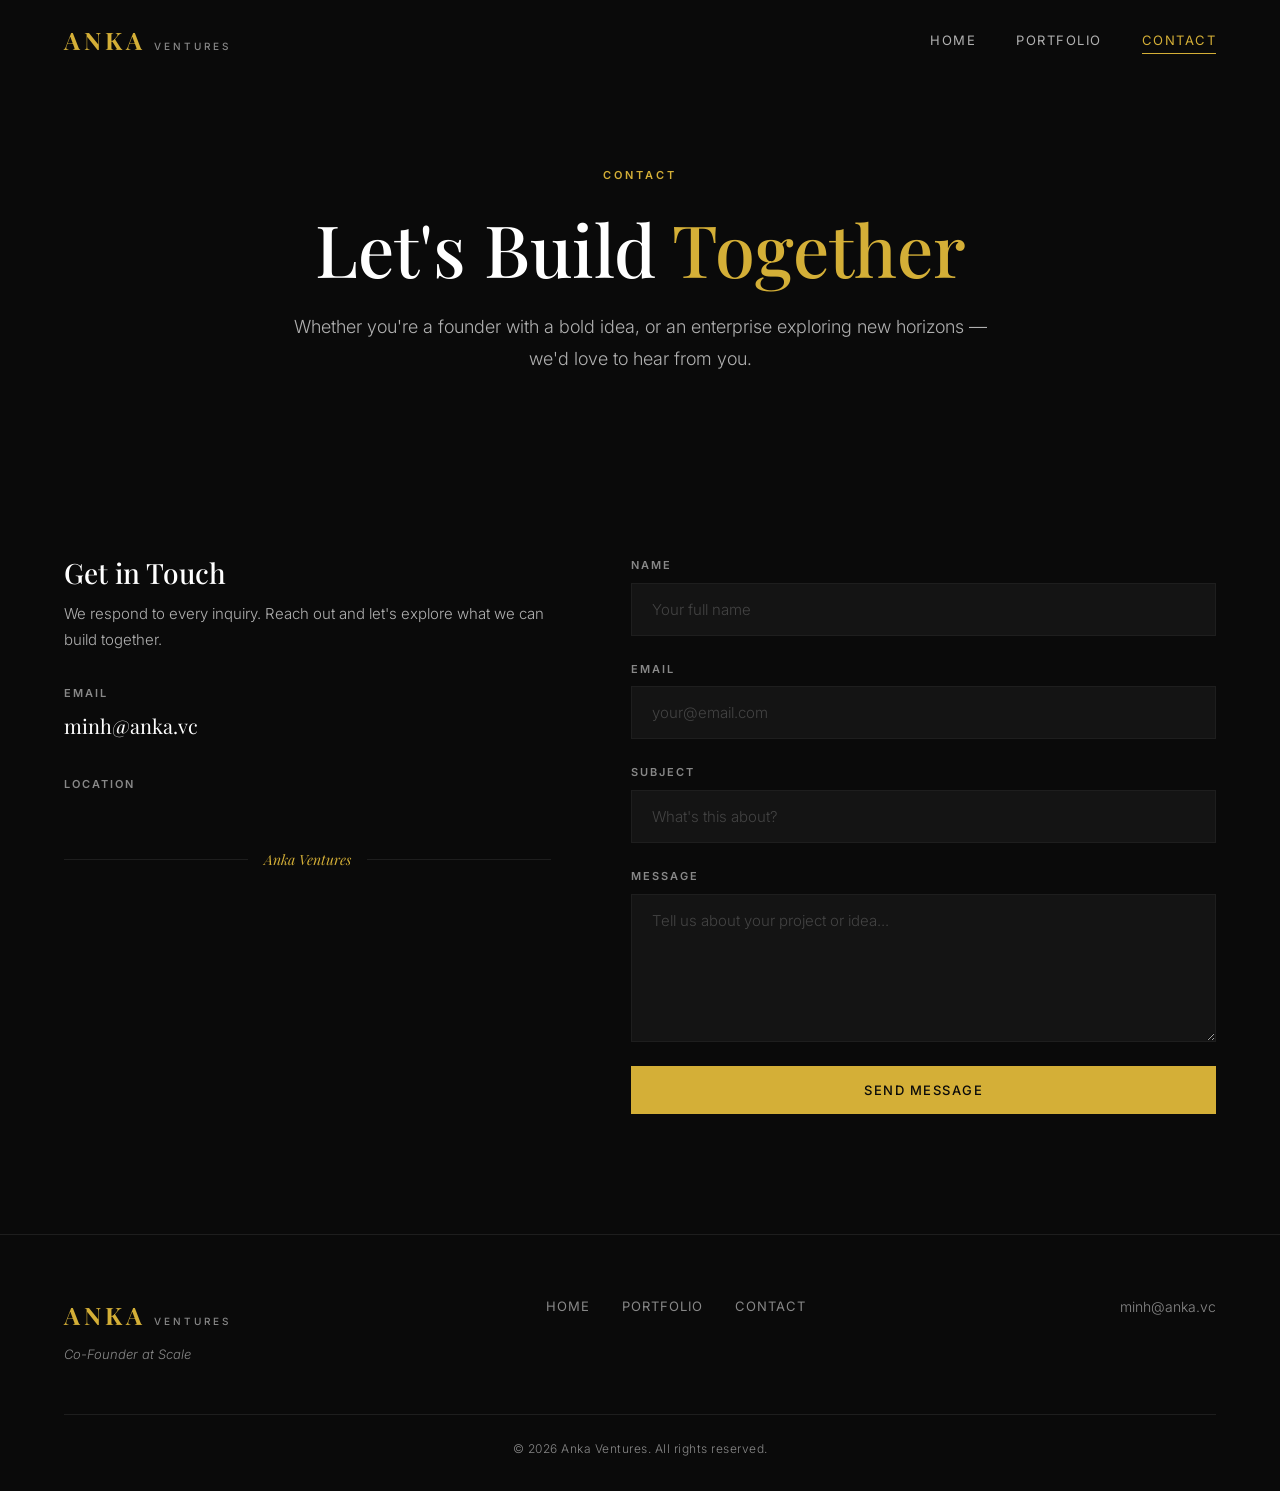
==== contact.html @ 1498b910 "Initial site: landing, portfolio, contact pages" ====
<!DOCTYPE html>
<html lang="en">
<head>
    <meta charset="UTF-8">
    <meta name="viewport" content="width=device-width, initial-scale=1.0">
    <title>Contact — Anka Ventures</title>
    <meta name="description" content="Get in touch with Anka Ventures. Reach out to start a conversation.">
    <link rel="preconnect" href="https://fonts.googleapis.com">
    <link rel="preconnect" href="https://fonts.gstatic.com" crossorigin>
    <link href="https://fonts.googleapis.com/css2?family=Playfair+Display:ital,wght@0,400;0,500;0,600;0,700;1,400;1,500&family=Inter:wght@300;400;500;600&display=swap" rel="stylesheet">
    <link rel="stylesheet" href="styles.css">
</head>
<body>

    <!-- Navigation -->
    <nav class="nav" id="nav">
        <div class="nav-inner">
            <a href="index.html" class="nav-logo">
                <span class="logo-text">ANKA</span>
                <span class="logo-sub">VENTURES</span>
            </a>
            <button class="nav-toggle" id="navToggle" aria-label="Toggle menu">
                <span></span>
                <span></span>
                <span></span>
            </button>
            <ul class="nav-links" id="navLinks">
                <li><a href="index.html">Home</a></li>
                <li><a href="portfolio.html">Portfolio</a></li>
                <li><a href="contact.html" class="active">Contact</a></li>
            </ul>
        </div>
    </nav>

    <!-- Page Hero -->
    <section class="page-hero">
        <div class="container">
            <div class="page-hero-content">
                <span class="section-label fade-up">Contact</span>
                <h1 class="page-hero-title fade-up delay-1">Let's Build <span class="gold-text">Together</span></h1>
                <p class="page-hero-desc fade-up delay-2">Whether you're a founder with a bold idea, or an enterprise exploring new horizons — we'd love to hear from you.</p>
            </div>
        </div>
    </section>

    <!-- Contact Section -->
    <section class="section contact-section">
        <div class="container">
            <div class="contact-grid">
                <!-- Contact Info -->
                <div class="contact-info reveal">
                    <div class="contact-info-block">
                        <h3>Get in Touch</h3>
                        <p>We respond to every inquiry. Reach out and let's explore what we can build together.</p>
                    </div>
                    <div class="contact-info-block">
                        <span class="contact-info-label">Email</span>
                        <a href="mailto:minh@anka.vc" class="contact-info-value">minh@anka.vc</a>
                    </div>
                    <div class="contact-info-block">
                        <span class="contact-info-label">Location</span>
                        
                    </div>
                    <div class="contact-decoration">
                        <div class="contact-decoration-line"></div>
                        <span class="gold-text">Anka Ventures</span>
                        <div class="contact-decoration-line"></div>
                    </div>
                </div>

                <!-- Contact Form -->
                <form class="contact-form reveal delay-1" action="https://api.web3forms.com/submit" method="POST">
                    <input type="hidden" name="access_key" value="34e513e4-bdf6-4af9-bc8f-abe43ce91492">
                    <div class="form-group">
                        <label for="name">Name</label>
                        <input type="text" id="name" name="name" required placeholder="Your full name">
                    </div>
                    <div class="form-group">
                        <label for="email">Email</label>
                        <input type="email" id="email" name="email" required placeholder="your@email.com">
                    </div>
                    <div class="form-group">
                        <label for="subject">Subject</label>
                        <input type="text" id="subject" name="subject" required placeholder="What's this about?">
                    </div>
                    <div class="form-group">
                        <label for="message">Message</label>
                        <textarea id="message" name="message" rows="6" required placeholder="Tell us about your project or idea..."></textarea>
                    </div>
                    <button type="submit" class="btn btn-primary btn-full">Send Message</button>
                </form>
            </div>
        </div>
    </section>

    <!-- Footer -->
    <footer class="footer">
        <div class="container">
            <div class="footer-inner">
                <div class="footer-brand">
                    <div class="nav-logo">
                        <span class="logo-text">ANKA</span>
                        <span class="logo-sub">VENTURES</span>
                    </div>
                    <p class="footer-tagline">Co-Founder at Scale</p>
                </div>
                <div class="footer-links">
                    <a href="index.html">Home</a>
                    <a href="portfolio.html">Portfolio</a>
                    <a href="contact.html">Contact</a>
                </div>
                <div class="footer-info">
                    
                    <p><a href="mailto:minh@anka.vc">minh@anka.vc</a></p>
                </div>
            </div>
            <div class="footer-bottom">
                <p>&copy; 2026 Anka Ventures. All rights reserved.</p>
            </div>
        </div>
    </footer>

    <script src="main.js"></script>
</body>
</html>
---- styles.css ----
/* ========================================
   Anka Ventures — Premium Stylesheet
   Black & Gold Luxury Aesthetic
   ======================================== */

/* --- CSS Custom Properties --- */
:root {
    --gold: #D4AF37;
    --gold-light: #E8CC6E;
    --gold-dark: #B8962E;
    --black: #0A0A0A;
    --black-light: #111111;
    --black-card: #141414;
    --black-border: #1E1E1E;
    --white: #FFFFFF;
    --white-muted: #B0B0B0;
    --white-dim: #888888;

    --font-heading: 'Playfair Display', Georgia, serif;
    --font-body: 'Inter', -apple-system, BlinkMacSystemFont, sans-serif;

    --nav-height: 80px;
    --container-max: 1200px;
    --section-padding: 120px;

    --ease-out: cubic-bezier(0.16, 1, 0.3, 1);
    --ease-in-out: cubic-bezier(0.65, 0, 0.35, 1);
}

/* --- Reset & Base --- */
*, *::before, *::after {
    margin: 0;
    padding: 0;
    box-sizing: border-box;
}

html {
    scroll-behavior: smooth;
    -webkit-font-smoothing: antialiased;
    -moz-osx-font-smoothing: grayscale;
}

body {
    font-family: var(--font-body);
    font-weight: 300;
    font-size: 16px;
    line-height: 1.7;
    color: var(--white-muted);
    background-color: var(--black);
    overflow-x: hidden;
}

a {
    color: inherit;
    text-decoration: none;
}

img {
    max-width: 100%;
    display: block;
}

h1, h2, h3, h4, h5, h6 {
    font-family: var(--font-heading);
    font-weight: 500;
    color: var(--white);
    line-height: 1.2;
}

::selection {
    background-color: var(--gold);
    color: var(--black);
}

.container {
    max-width: var(--container-max);
    margin: 0 auto;
    padding: 0 24px;
}

.gold-text {
    color: var(--gold);
}

/* --- Navigation --- */
.nav {
    position: fixed;
    top: 0;
    left: 0;
    right: 0;
    z-index: 1000;
    height: var(--nav-height);
    transition: background-color 0.4s ease, backdrop-filter 0.4s ease, box-shadow 0.4s ease;
}

.nav.scrolled {
    background-color: rgba(10, 10, 10, 0.92);
    backdrop-filter: blur(20px);
    -webkit-backdrop-filter: blur(20px);
    box-shadow: 0 1px 0 rgba(212, 175, 55, 0.1);
}

.nav-inner {
    max-width: var(--container-max);
    margin: 0 auto;
    padding: 0 24px;
    height: 100%;
    display: flex;
    align-items: center;
    justify-content: space-between;
}

.nav-logo {
    display: flex;
    align-items: baseline;
    gap: 8px;
    text-decoration: none;
}

.logo-text {
    font-family: var(--font-heading);
    font-size: 24px;
    font-weight: 700;
    letter-spacing: 4px;
    color: var(--gold);
}

.logo-sub {
    font-family: var(--font-body);
    font-size: 10px;
    font-weight: 500;
    letter-spacing: 3px;
    color: var(--white-dim);
    text-transform: uppercase;
}

.nav-links {
    display: flex;
    list-style: none;
    gap: 40px;
}

.nav-links a {
    font-size: 13px;
    font-weight: 400;
    letter-spacing: 1.5px;
    text-transform: uppercase;
    color: var(--white-muted);
    position: relative;
    padding: 4px 0;
    transition: color 0.3s ease;
}

.nav-links a::after {
    content: '';
    position: absolute;
    bottom: -2px;
    left: 0;
    width: 0;
    height: 1px;
    background-color: var(--gold);
    transition: width 0.3s var(--ease-out);
}

.nav-links a:hover,
.nav-links a.active {
    color: var(--gold);
}

.nav-links a:hover::after,
.nav-links a.active::after {
    width: 100%;
}

/* Mobile Toggle */
.nav-toggle {
    display: none;
    flex-direction: column;
    gap: 5px;
    background: none;
    border: none;
    cursor: pointer;
    padding: 8px;
    z-index: 1001;
}

.nav-toggle span {
    width: 24px;
    height: 1.5px;
    background-color: var(--white);
    transition: all 0.3s ease;
    transform-origin: center;
}

.nav-toggle.active span:nth-child(1) {
    transform: rotate(45deg) translate(4px, 5px);
}

.nav-toggle.active span:nth-child(2) {
    opacity: 0;
}

.nav-toggle.active span:nth-child(3) {
    transform: rotate(-45deg) translate(4px, -5px);
}

/* --- Buttons --- */
.btn {
    display: inline-flex;
    align-items: center;
    justify-content: center;
    font-family: var(--font-body);
    font-size: 13px;
    font-weight: 500;
    letter-spacing: 1.5px;
    text-transform: uppercase;
    padding: 16px 40px;
    border: none;
    cursor: pointer;
    transition: all 0.4s var(--ease-out);
    position: relative;
    overflow: hidden;
}

.btn-primary {
    background-color: var(--gold);
    color: var(--black);
}

.btn-primary:hover {
    background-color: var(--gold-light);
    transform: translateY(-2px);
    box-shadow: 0 8px 30px rgba(212, 175, 55, 0.3);
}

.btn-outline {
    background-color: transparent;
    color: var(--gold);
    border: 1px solid var(--gold);
}

.btn-outline:hover {
    background-color: var(--gold);
    color: var(--black);
    transform: translateY(-2px);
}

.btn-full {
    width: 100%;
}

/* --- Hero Section --- */
.hero {
    min-height: 100vh;
    display: flex;
    align-items: center;
    justify-content: center;
    text-align: center;
    position: relative;
    padding: 0 24px;
    overflow: hidden;
}

.hero-bg-lines {
    position: absolute;
    inset: 0;
    background-image:
        linear-gradient(rgba(212, 175, 55, 0.03) 1px, transparent 1px),
        linear-gradient(90deg, rgba(212, 175, 55, 0.03) 1px, transparent 1px);
    background-size: 80px 80px;
    mask-image: radial-gradient(ellipse at center, black 30%, transparent 70%);
    -webkit-mask-image: radial-gradient(ellipse at center, black 30%, transparent 70%);
}

.hero-content {
    position: relative;
    z-index: 1;
    max-width: 800px;
}

.hero-badge {
    font-size: 12px;
    font-weight: 500;
    letter-spacing: 3px;
    text-transform: uppercase;
    color: var(--gold);
    margin-bottom: 32px;
}

.hero-title {
    font-size: clamp(48px, 8vw, 96px);
    font-weight: 600;
    letter-spacing: -1px;
    margin-bottom: 24px;
    line-height: 1.05;
}

.hero-subtitle {
    font-size: clamp(16px, 2vw, 20px);
    font-weight: 300;
    color: var(--white-muted);
    max-width: 560px;
    margin: 0 auto 48px;
    line-height: 1.8;
}

.hero-cta {
    display: flex;
    gap: 16px;
    justify-content: center;
    flex-wrap: wrap;
}

.hero-scroll-indicator {
    position: absolute;
    bottom: 40px;
    left: 50%;
    transform: translateX(-50%);
    display: flex;
    flex-direction: column;
    align-items: center;
    gap: 12px;
}

.hero-scroll-indicator span {
    font-size: 10px;
    letter-spacing: 2px;
    text-transform: uppercase;
    color: var(--white-dim);
}

.scroll-line {
    width: 1px;
    height: 40px;
    background: linear-gradient(to bottom, var(--gold), transparent);
    animation: scrollPulse 2s ease-in-out infinite;
}

@keyframes scrollPulse {
    0%, 100% { opacity: 1; transform: scaleY(1); }
    50% { opacity: 0.5; transform: scaleY(0.6); }
}

/* --- Page Hero (for inner pages) --- */
.page-hero {
    padding: calc(var(--nav-height) + 80px) 0 60px;
    text-align: center;
}

.page-hero-content {
    max-width: 700px;
    margin: 0 auto;
}

.page-hero-title {
    font-size: clamp(40px, 6vw, 72px);
    margin-bottom: 20px;
}

.page-hero-desc {
    font-size: 18px;
    color: var(--white-muted);
    line-height: 1.8;
}

/* --- Sections --- */
.section {
    padding: var(--section-padding) 0;
}

.section-header {
    text-align: center;
    margin-bottom: 72px;
    max-width: 640px;
    margin-left: auto;
    margin-right: auto;
}

.section-label {
    display: inline-block;
    font-size: 11px;
    font-weight: 600;
    letter-spacing: 3px;
    text-transform: uppercase;
    color: var(--gold);
    margin-bottom: 20px;
}

.section-title {
    font-size: clamp(32px, 5vw, 52px);
    margin-bottom: 20px;
}

.section-desc {
    font-size: 17px;
    color: var(--white-muted);
    line-height: 1.8;
}

/* --- Arms Grid (About section) --- */
.arms-grid {
    display: grid;
    grid-template-columns: repeat(4, 1fr);
    gap: 24px;
}

.arm-card {
    background: var(--black-card);
    border: 1px solid var(--black-border);
    padding: 40px 32px;
    transition: all 0.5s var(--ease-out);
    position: relative;
    overflow: hidden;
}

.arm-card::before {
    content: '';
    position: absolute;
    top: 0;
    left: 0;
    right: 0;
    height: 2px;
    background: linear-gradient(90deg, transparent, var(--gold), transparent);
    opacity: 0;
    transition: opacity 0.5s ease;
}

.arm-card:hover {
    border-color: rgba(212, 175, 55, 0.2);
    transform: translateY(-4px);
}

.arm-card:hover::before {
    opacity: 1;
}

.arm-icon {
    width: 48px;
    height: 48px;
    color: var(--gold);
    margin-bottom: 24px;
}

.arm-card h3 {
    font-size: 22px;
    margin-bottom: 12px;
}

.arm-card p {
    font-size: 14px;
    line-height: 1.7;
    color: var(--white-dim);
}

/* --- Portfolio Featured Cards --- */
.portfolio-featured {
    display: flex;
    flex-direction: column;
    gap: 2px;
}

.featured-card {
    display: flex;
    align-items: center;
    gap: 40px;
    padding: 40px;
    background: var(--black-card);
    border: 1px solid var(--black-border);
    transition: all 0.5s var(--ease-out);
    text-decoration: none;
    cursor: pointer;
}

.featured-card:hover {
    background: var(--black-light);
    border-color: rgba(212, 175, 55, 0.2);
    padding-left: 56px;
}

.featured-number {
    font-family: var(--font-heading);
    font-size: 48px;
    font-weight: 400;
    color: rgba(212, 175, 55, 0.2);
    min-width: 80px;
    transition: color 0.5s ease;
}

.featured-card:hover .featured-number {
    color: rgba(212, 175, 55, 0.5);
}

.featured-content {
    flex: 1;
}

.featured-content h3 {
    font-size: 28px;
    margin-bottom: 8px;
    transition: color 0.3s ease;
}

.featured-card:hover .featured-content h3 {
    color: var(--gold);
}

.featured-content p {
    font-size: 15px;
    color: var(--white-dim);
    margin-bottom: 12px;
}

.featured-tag {
    font-size: 11px;
    font-weight: 500;
    letter-spacing: 1.5px;
    text-transform: uppercase;
    color: var(--gold);
    opacity: 0.7;
}

.featured-arrow {
    font-size: 24px;
    color: var(--white-dim);
    transition: all 0.3s ease;
}

.featured-card:hover .featured-arrow {
    color: var(--gold);
    transform: translateX(8px);
}

.portfolio-cta {
    text-align: center;
    margin-top: 56px;
}

/* --- Stats --- */
.stats-section {
    border-top: 1px solid var(--black-border);
    border-bottom: 1px solid var(--black-border);
}

.stats-grid {
    display: grid;
    grid-template-columns: repeat(3, 1fr);
    gap: 24px;
    text-align: center;
}

.stat {
    padding: 20px;
}

.stat-number {
    font-family: var(--font-heading);
    font-size: 56px;
    font-weight: 600;
    color: var(--gold);
    display: inline;
}

.stat-plus {
    font-family: var(--font-heading);
    font-size: 36px;
    color: var(--gold);
}

.stat-label {
    display: block;
    font-size: 13px;
    font-weight: 400;
    letter-spacing: 1px;
    text-transform: uppercase;
    color: var(--white-dim);
    margin-top: 8px;
}

/* --- CTA Section --- */
.cta-section {
    padding: 80px 0;
}

.cta-block {
    text-align: center;
    padding: 80px 40px;
    border: 1px solid var(--black-border);
    background: linear-gradient(135deg, var(--black-card) 0%, rgba(212, 175, 55, 0.03) 100%);
    position: relative;
    overflow: hidden;
}

.cta-block::before {
    content: '';
    position: absolute;
    top: 0;
    left: 50%;
    transform: translateX(-50%);
    width: 200px;
    height: 1px;
    background: linear-gradient(90deg, transparent, var(--gold), transparent);
}

.cta-block h2 {
    font-size: clamp(28px, 4vw, 44px);
    margin-bottom: 16px;
}

.cta-block p {
    font-size: 17px;
    color: var(--white-muted);
    margin-bottom: 40px;
    max-width: 500px;
    margin-left: auto;
    margin-right: auto;
}

/* --- Portfolio Page --- */
.portfolio-section {
    padding: 80px 0;
}

.portfolio-section--archived {
    background: linear-gradient(180deg, rgba(20, 20, 20, 0.5), transparent);
}

.portfolio-grid {
    display: grid;
    grid-template-columns: repeat(3, 1fr);
    gap: 24px;
}

.portfolio-grid--compact .portfolio-card {
    padding: 32px 28px;
}

.portfolio-card {
    background: var(--black-card);
    border: 1px solid var(--black-border);
    padding: 40px 32px;
    transition: all 0.5s var(--ease-out);
    position: relative;
}

.portfolio-card:hover {
    border-color: rgba(212, 175, 55, 0.2);
    transform: translateY(-4px);
}

.portfolio-card-status {
    display: inline-block;
    font-size: 10px;
    font-weight: 600;
    letter-spacing: 2px;
    text-transform: uppercase;
    padding: 4px 12px;
    margin-bottom: 20px;
    background: rgba(212, 175, 55, 0.1);
    color: var(--gold);
    border: 1px solid rgba(212, 175, 55, 0.2);
}

.portfolio-card-status--archived {
    background: rgba(255, 255, 255, 0.03);
    color: var(--white-dim);
    border-color: var(--black-border);
}

.portfolio-card-status--consulting {
    background: rgba(100, 180, 255, 0.08);
    color: #7AB8F5;
    border-color: rgba(100, 180, 255, 0.15);
}

.portfolio-card h3 {
    font-size: 24px;
    margin-bottom: 12px;
    transition: color 0.3s ease;
}

.portfolio-card:hover h3 {
    color: var(--gold);
}

.portfolio-card-desc {
    font-size: 14px;
    line-height: 1.7;
    color: var(--white-dim);
    margin-bottom: 20px;
}

.portfolio-card-tags {
    display: flex;
    flex-wrap: wrap;
    gap: 8px;
}

.portfolio-card-tags span {
    font-size: 11px;
    font-weight: 500;
    letter-spacing: 0.5px;
    padding: 4px 10px;
    background: rgba(255, 255, 255, 0.04);
    color: var(--white-dim);
    border: 1px solid rgba(255, 255, 255, 0.06);
}

/* --- Contact Page --- */
.contact-section {
    padding-bottom: var(--section-padding);
}

.contact-grid {
    display: grid;
    grid-template-columns: 1fr 1.2fr;
    gap: 80px;
    align-items: start;
}

.contact-info {
    display: flex;
    flex-direction: column;
    gap: 32px;
}

.contact-info-block h3 {
    font-size: 28px;
    margin-bottom: 12px;
}

.contact-info-block p {
    font-size: 15px;
    color: var(--white-muted);
    line-height: 1.7;
}

.contact-info-label {
    display: block;
    font-size: 11px;
    font-weight: 600;
    letter-spacing: 2px;
    text-transform: uppercase;
    color: var(--white-dim);
    margin-bottom: 6px;
}

.contact-info-value {
    font-family: var(--font-heading);
    font-size: 20px;
    color: var(--white);
    transition: color 0.3s ease;
}

a.contact-info-value:hover {
    color: var(--gold);
}

.contact-decoration {
    display: flex;
    align-items: center;
    gap: 16px;
    margin-top: 16px;
}

.contact-decoration-line {
    flex: 1;
    height: 1px;
    background: var(--black-border);
}

.contact-decoration .gold-text {
    font-family: var(--font-heading);
    font-size: 14px;
    font-style: italic;
    white-space: nowrap;
}

/* Form */
.contact-form {
    display: flex;
    flex-direction: column;
    gap: 24px;
}

.form-group {
    display: flex;
    flex-direction: column;
    gap: 8px;
}

.form-group label {
    font-size: 11px;
    font-weight: 600;
    letter-spacing: 2px;
    text-transform: uppercase;
    color: var(--white-dim);
}

.form-group input,
.form-group textarea {
    font-family: var(--font-body);
    font-size: 15px;
    font-weight: 300;
    color: var(--white);
    background: var(--black-card);
    border: 1px solid var(--black-border);
    padding: 16px 20px;
    outline: none;
    transition: border-color 0.3s ease, box-shadow 0.3s ease;
    width: 100%;
}

.form-group input::placeholder,
.form-group textarea::placeholder {
    color: rgba(255, 255, 255, 0.2);
}

.form-group input:focus,
.form-group textarea:focus {
    border-color: var(--gold);
    box-shadow: 0 0 0 3px rgba(212, 175, 55, 0.1);
}

.form-group textarea {
    resize: vertical;
    min-height: 140px;
}

/* --- Footer --- */
.footer {
    border-top: 1px solid var(--black-border);
    padding: 60px 0 32px;
}

.footer-inner {
    display: flex;
    justify-content: space-between;
    align-items: start;
    gap: 40px;
    margin-bottom: 48px;
}

.footer-tagline {
    font-size: 13px;
    color: var(--white-dim);
    margin-top: 8px;
    font-style: italic;
}

.footer-links {
    display: flex;
    gap: 32px;
}

.footer-links a {
    font-size: 13px;
    font-weight: 400;
    letter-spacing: 1px;
    text-transform: uppercase;
    color: var(--white-dim);
    transition: color 0.3s ease;
}

.footer-links a:hover {
    color: var(--gold);
}

.footer-info p {
    font-size: 14px;
    color: var(--white-dim);
    text-align: right;
}

.footer-info a {
    transition: color 0.3s ease;
}

.footer-info a:hover {
    color: var(--gold);
}

.footer-bottom {
    border-top: 1px solid var(--black-border);
    padding-top: 24px;
    text-align: center;
}

.footer-bottom p {
    font-size: 12px;
    color: var(--white-dim);
    letter-spacing: 0.5px;
}

/* --- Animations --- */
.fade-up {
    opacity: 0;
    transform: translateY(30px);
    animation: fadeUp 0.8s var(--ease-out) forwards;
}

.delay-1 { animation-delay: 0.15s; }
.delay-2 { animation-delay: 0.3s; }
.delay-3 { animation-delay: 0.45s; }
.delay-4 { animation-delay: 0.6s; }

@keyframes fadeUp {
    to {
        opacity: 1;
        transform: translateY(0);
    }
}

/* Scroll reveal */
.reveal {
    opacity: 0;
    transform: translateY(40px);
    transition: opacity 0.8s var(--ease-out), transform 0.8s var(--ease-out);
}

.reveal.visible {
    opacity: 1;
    transform: translateY(0);
}

.reveal.delay-1 { transition-delay: 0.1s; }
.reveal.delay-2 { transition-delay: 0.2s; }
.reveal.delay-3 { transition-delay: 0.3s; }

/* --- Responsive --- */

/* Tablet */
@media (max-width: 1024px) {
    :root {
        --section-padding: 80px;
    }

    .arms-grid {
        grid-template-columns: repeat(2, 1fr);
    }

    .portfolio-grid {
        grid-template-columns: repeat(2, 1fr);
    }

    .stats-grid {
        grid-template-columns: repeat(2, 1fr);
    }

    .contact-grid {
        grid-template-columns: 1fr;
        gap: 60px;
    }
}

/* Mobile */
@media (max-width: 768px) {
    :root {
        --section-padding: 64px;
        --nav-height: 64px;
    }

    .nav-toggle {
        display: flex;
    }

    .nav-links {
        position: fixed;
        top: 0;
        right: 0;
        bottom: 0;
        width: 280px;
        background: rgba(10, 10, 10, 0.98);
        backdrop-filter: blur(20px);
        -webkit-backdrop-filter: blur(20px);
        flex-direction: column;
        justify-content: center;
        align-items: center;
        gap: 32px;
        transform: translateX(100%);
        transition: transform 0.4s var(--ease-out);
    }

    .nav-links.open {
        transform: translateX(0);
    }

    .nav-links a {
        font-size: 16px;
        letter-spacing: 3px;
    }

    .hero-title {
        letter-spacing: 0;
    }

    .hero-cta {
        flex-direction: column;
        align-items: center;
    }

    .hero-cta .btn {
        width: 100%;
        max-width: 280px;
    }

    .arms-grid {
        grid-template-columns: 1fr;
    }

    .featured-card {
        flex-direction: column;
        align-items: flex-start;
        gap: 16px;
        padding: 28px;
    }

    .featured-card:hover {
        padding-left: 28px;
    }

    .featured-number {
        font-size: 36px;
        min-width: auto;
    }

    .featured-arrow {
        display: none;
    }

    .portfolio-grid {
        grid-template-columns: 1fr;
    }

    .stats-grid {
        grid-template-columns: repeat(2, 1fr);
        gap: 16px;
    }

    .stat-number {
        font-size: 40px;
    }

    .cta-block {
        padding: 48px 24px;
    }

    .footer-inner {
        flex-direction: column;
        align-items: center;
        text-align: center;
        gap: 24px;
    }

    .footer-info p {
        text-align: center;
    }

    .footer-links {
        gap: 24px;
    }

    .page-hero {
        padding: calc(var(--nav-height) + 48px) 0 40px;
    }

    .section-header {
        margin-bottom: 48px;
    }
}

/* Small mobile */
@media (max-width: 400px) {
    .logo-text {
        font-size: 20px;
        letter-spacing: 3px;
    }

    .logo-sub {
        font-size: 8px;
    }

    .btn {
        padding: 14px 28px;
        font-size: 12px;
    }
}

/* How It Works — Horizontal Timeline */
.hiw-timeline {
    margin-top: 4rem;
    overflow-x: auto;
}

.hiw-track {
    display: flex;
    align-items: flex-start;
    justify-content: center;
    gap: 0;
    position: relative;
    min-width: fit-content;
    padding: 0 1rem;
}

.hiw-step {
    display: flex;
    flex-direction: column;
    align-items: center;
    text-align: center;
    flex: 0 0 200px;
    transition: transform 0.4s ease;
}

.hiw-step:hover {
    transform: translateY(-6px);
}

.hiw-node {
    width: 64px;
    height: 64px;
    border-radius: 50%;
    border: 2px solid var(--gold);
    background: rgba(212, 175, 55, 0.08);
    display: flex;
    align-items: center;
    justify-content: center;
    margin-bottom: 1.5rem;
    transition: all 0.4s ease;
}

.hiw-node i {
    font-size: 1.5rem;
    color: var(--gold);
}

.hiw-step:hover .hiw-node {
    transform: scale(1.1);
    background: rgba(212, 175, 55, 0.15);
}

.hiw-connector {
    display: flex;
    align-items: center;
    padding-top: 20px;
    flex: 0 0 40px;
    opacity: 0.6;
}

.hiw-step h3 {
    font-family: 'Playfair Display', serif;
    font-size: 1.3rem;
    color: var(--white);
    margin-bottom: 0.6rem;
    transition: color 0.3s ease;
}

.hiw-step:hover h3 {
    color: var(--gold);
}

.hiw-step p {
    font-size: 0.9rem;
    color: var(--text-muted);
    line-height: 1.6;
    max-width: 180px;
}

@media (max-width: 768px) {
    .hiw-track {
        justify-content: flex-start;
        padding: 0 2rem;
    }
    
    .hiw-step {
        flex: 0 0 160px;
    }

    .hiw-node svg {
        width: 44px;
        height: 44px;
    }

    .hiw-step h3 {
        font-size: 1.1rem;
    }
    
    .hiw-step p {
        font-size: 0.85rem;
    }
}
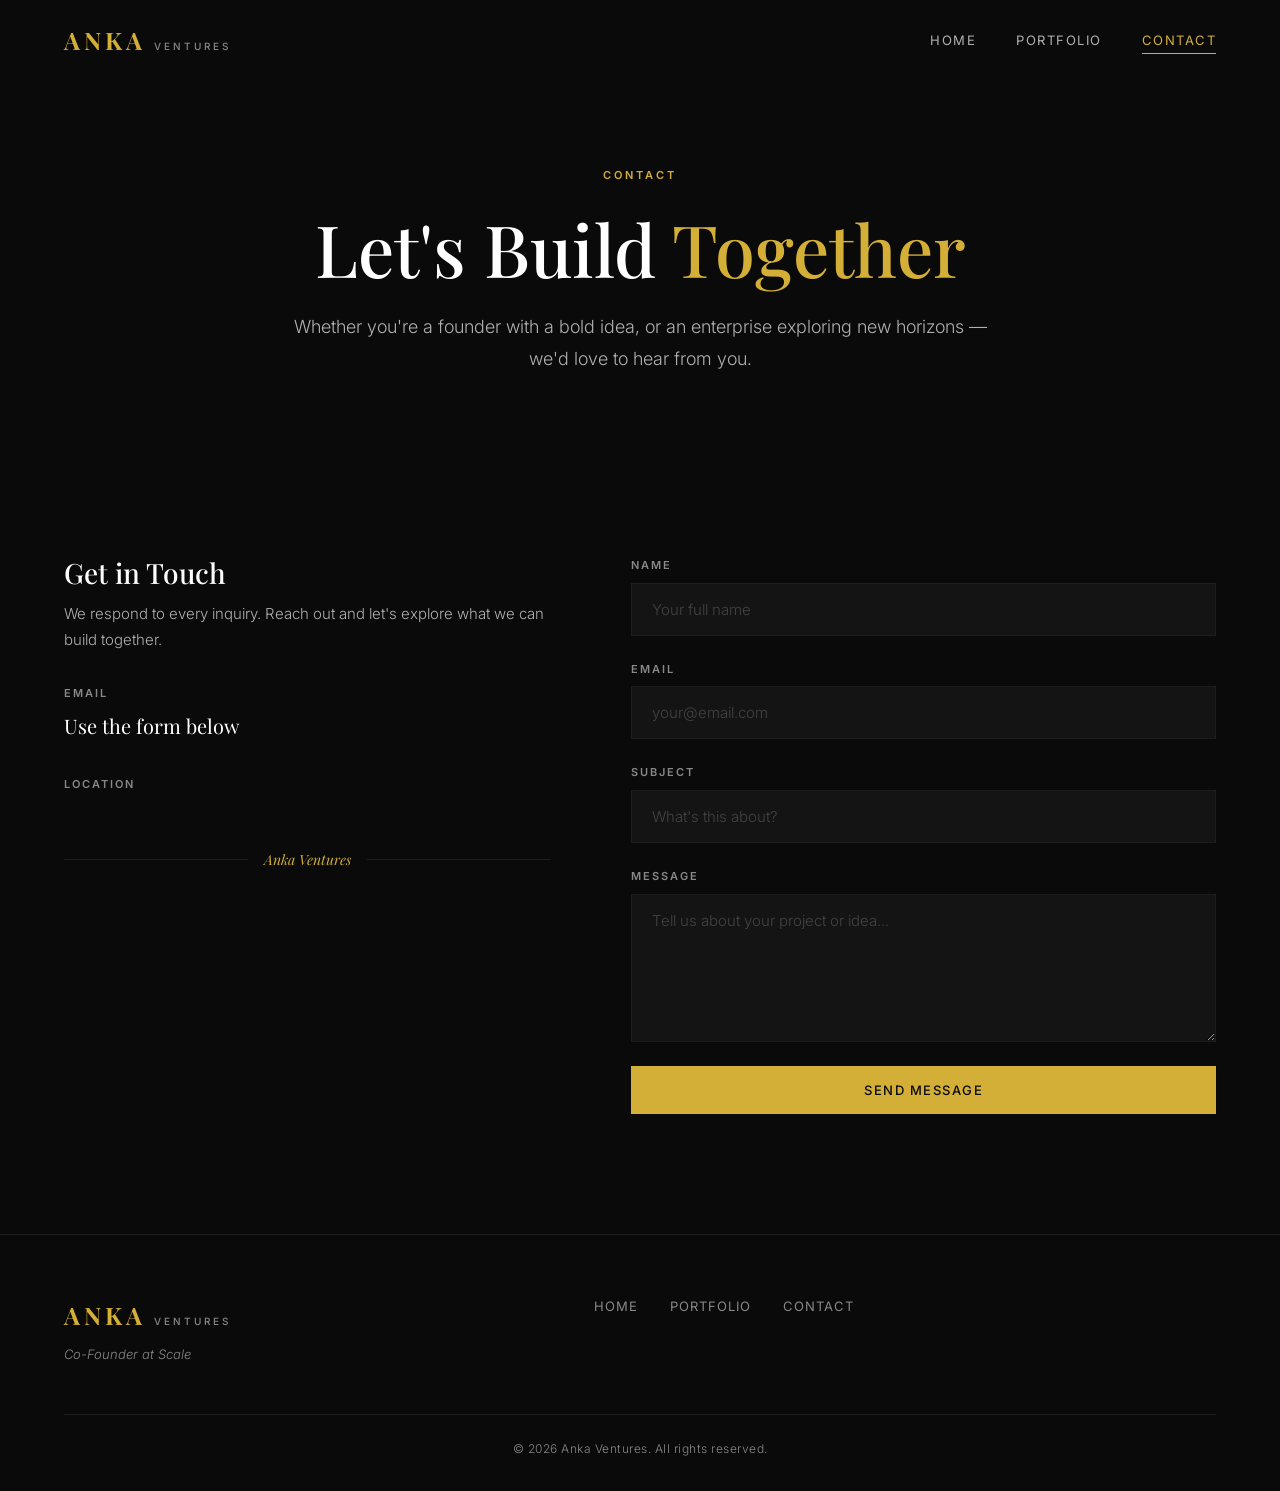
==== commit 74695e91: "Remove email address, use contact form only" ====
--- a/contact.html
+++ b/contact.html
@@ -55,7 +55,7 @@
                     </div>
                     <div class="contact-info-block">
                         <span class="contact-info-label">Email</span>
-                        <a href="mailto:minh@anka.vc" class="contact-info-value">minh@anka.vc</a>
+                        <span class="contact-info-value">Use the form below</span>
                     </div>
                     <div class="contact-info-block">
                         <span class="contact-info-label">Location</span>
@@ -111,7 +111,7 @@
                 </div>
                 <div class="footer-info">
                     
-                    <p><a href="mailto:minh@anka.vc">minh@anka.vc</a></p>
+
                 </div>
             </div>
             <div class="footer-bottom">
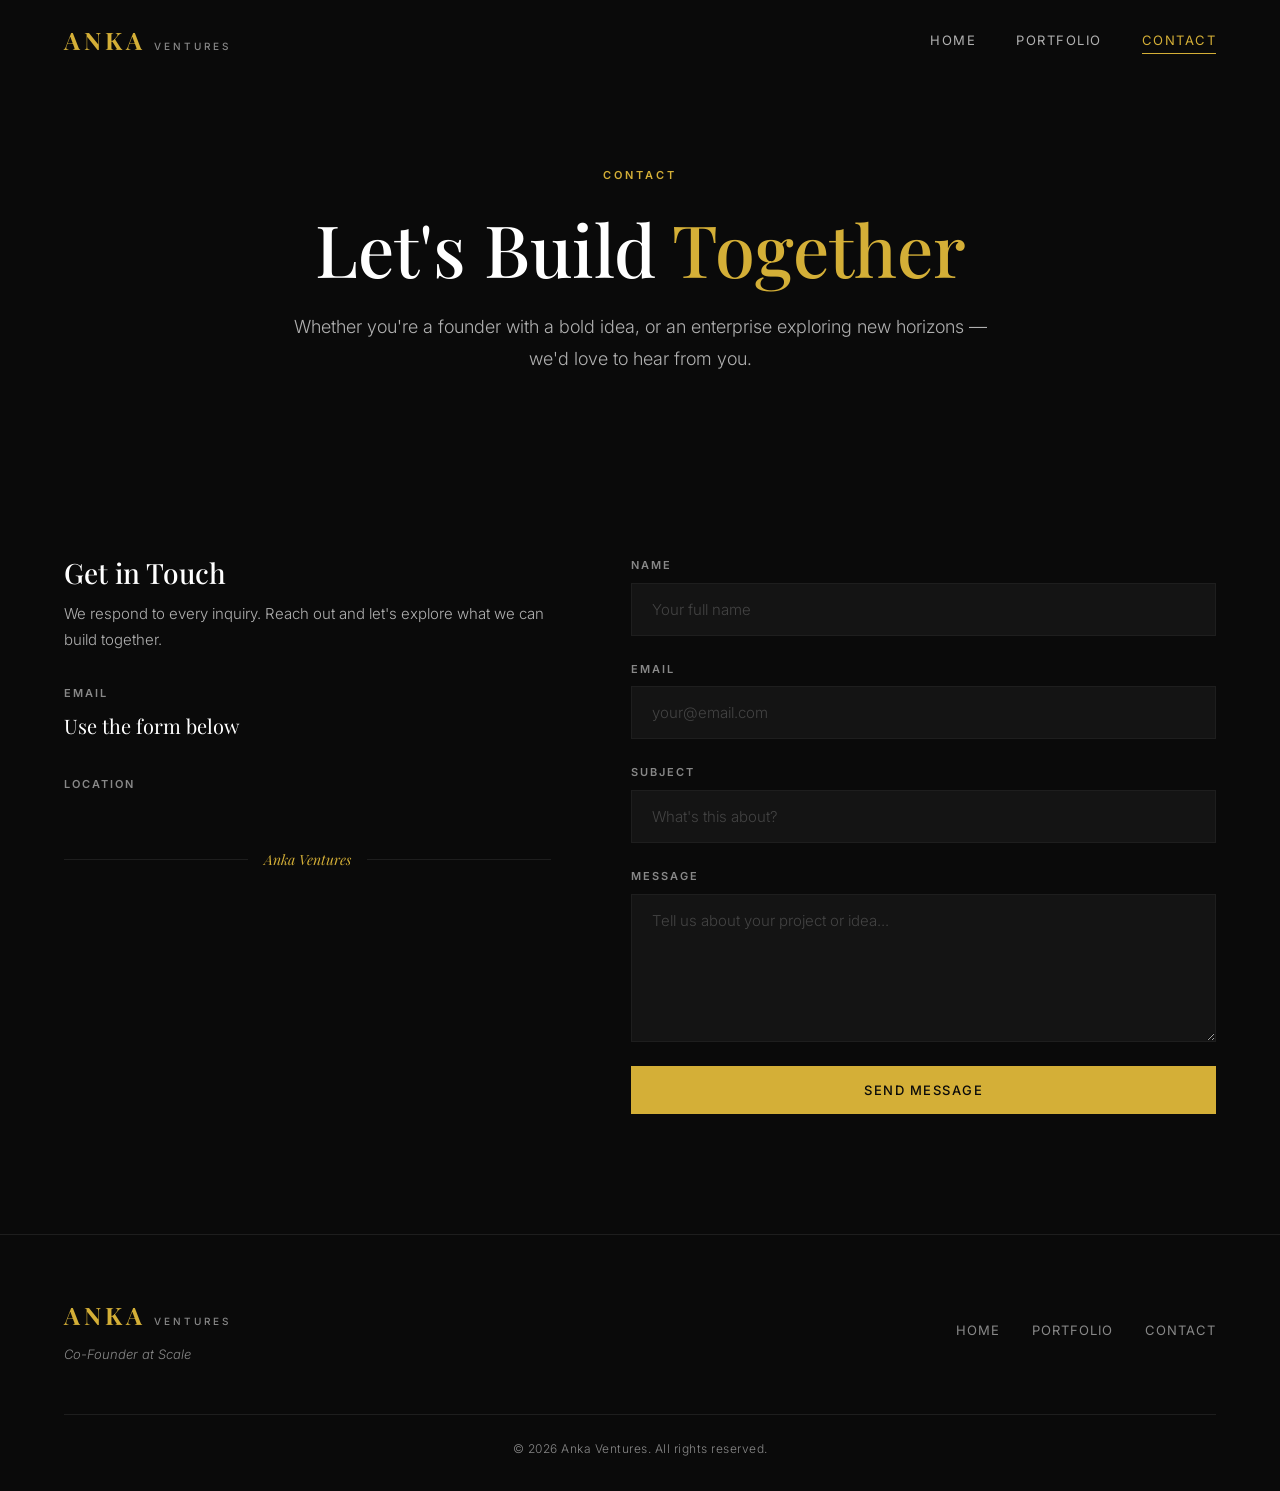
==== commit 1b0e7637: "Fix footer layout: remove empty info div, align center" ====
--- a/contact.html
+++ b/contact.html
@@ -109,10 +109,6 @@
                     <a href="portfolio.html">Portfolio</a>
                     <a href="contact.html">Contact</a>
                 </div>
-                <div class="footer-info">
-                    
-
-                </div>
             </div>
             <div class="footer-bottom">
                 <p>&copy; 2026 Anka Ventures. All rights reserved.</p>
--- a/styles.css
+++ b/styles.css
@@ -251,6 +251,7 @@
 
 /* --- Hero Section --- */
 .hero {
+    position: relative;
     min-height: 100vh;
     display: flex;
     align-items: center;
@@ -314,8 +315,10 @@
 .hero-scroll-indicator {
     position: absolute;
     bottom: 40px;
-    left: 50%;
-    transform: translateX(-50%);
+    left: 0;
+    right: 0;
+    margin: 0 auto;
+    width: fit-content;
     display: flex;
     flex-direction: column;
     align-items: center;
@@ -835,7 +838,7 @@
 .footer-inner {
     display: flex;
     justify-content: space-between;
-    align-items: start;
+    align-items: center;
     gap: 40px;
     margin-bottom: 48px;
 }
@@ -1166,24 +1169,151 @@
 
 @media (max-width: 768px) {
     .hiw-track {
-        justify-content: flex-start;
-        padding: 0 2rem;
-    }
-    
+        flex-direction: column;
+        align-items: flex-start;
+        gap: 0;
+        padding: 0;
+        position: relative;
+        padding-left: 50px;
+    }
+
+    .hiw-track::before {
+        content: '';
+        position: absolute;
+        left: 31px;
+        top: 0;
+        bottom: 0;
+        width: 2px;
+        background: linear-gradient(to bottom, var(--gold), rgba(212, 175, 55, 0.1));
+    }
+
     .hiw-step {
-        flex: 0 0 160px;
-    }
-
-    .hiw-node svg {
-        width: 44px;
-        height: 44px;
+        flex: none;
+        text-align: left;
+        align-items: flex-start;
+        padding: 1.5rem 0;
+        position: relative;
+    }
+
+    .hiw-node {
+        position: absolute;
+        left: -50px;
+        top: 1.5rem;
+        width: 48px;
+        height: 48px;
+        margin-bottom: 0;
+        z-index: 2;
+        background: var(--black);
+    }
+
+    .hiw-node i {
+        font-size: 1.2rem;
     }
 
     .hiw-step h3 {
-        font-size: 1.1rem;
-    }
-    
+        font-size: 1.2rem;
+    }
+
     .hiw-step p {
-        font-size: 0.85rem;
-    }
-}
+        font-size: 0.9rem;
+        max-width: 100%;
+    }
+
+    .hiw-connector {
+        display: none;
+    }
+
+    .hiw-timeline {
+        overflow-x: visible;
+    }
+}
+
+/* Stakeholders */
+.stakeholders-grid {
+    display: grid;
+    grid-template-columns: repeat(3, 1fr);
+    gap: 2rem;
+    margin-top: 3rem;
+}
+
+.stakeholder-card {
+    padding: 2.5rem 2rem;
+    background: rgba(212, 175, 55, 0.03);
+    border: 1px solid rgba(212, 175, 55, 0.1);
+    border-radius: 12px;
+    text-align: center;
+    transition: all 0.4s ease;
+}
+
+.stakeholder-card:hover {
+    border-color: rgba(212, 175, 55, 0.3);
+    transform: translateY(-4px);
+    background: rgba(212, 175, 55, 0.06);
+}
+
+.stakeholder-icon {
+    width: 64px;
+    height: 64px;
+    border-radius: 50%;
+    border: 2px solid var(--gold);
+    background: rgba(212, 175, 55, 0.08);
+    display: flex;
+    align-items: center;
+    justify-content: center;
+    margin: 0 auto 1.5rem;
+    transition: all 0.4s ease;
+}
+
+.stakeholder-icon i {
+    font-size: 1.5rem;
+    color: var(--gold);
+}
+
+.stakeholder-card:hover .stakeholder-icon {
+    transform: scale(1.1);
+    background: rgba(212, 175, 55, 0.15);
+}
+
+.stakeholder-card h3 {
+    font-family: 'Playfair Display', serif;
+    font-size: 1.4rem;
+    color: var(--white);
+    margin-bottom: 0.4rem;
+}
+
+.stakeholder-subtitle {
+    font-family: 'Inter', sans-serif;
+    font-size: 0.85rem;
+    font-weight: 600;
+    letter-spacing: 0.05em;
+    color: var(--gold);
+    margin-bottom: 1rem;
+}
+
+.stakeholder-card p:last-child {
+    font-size: 0.95rem;
+    color: var(--text-muted);
+    line-height: 1.7;
+}
+
+@media (max-width: 768px) {
+    .stakeholders-grid {
+        grid-template-columns: 1fr;
+    }
+}
+
+/* Timeline tags */
+.hiw-timeline-tag {
+    display: inline-block;
+    margin-top: 0.75rem;
+    padding: 0.25rem 0.75rem;
+    font-family: 'Inter', sans-serif;
+    font-size: 0.7rem;
+    font-weight: 600;
+    letter-spacing: 0.1em;
+    text-transform: uppercase;
+    color: var(--gold);
+    border: 1px solid rgba(212, 175, 55, 0.3);
+    border-radius: 20px;
+    background: rgba(212, 175, 55, 0.05);
+}
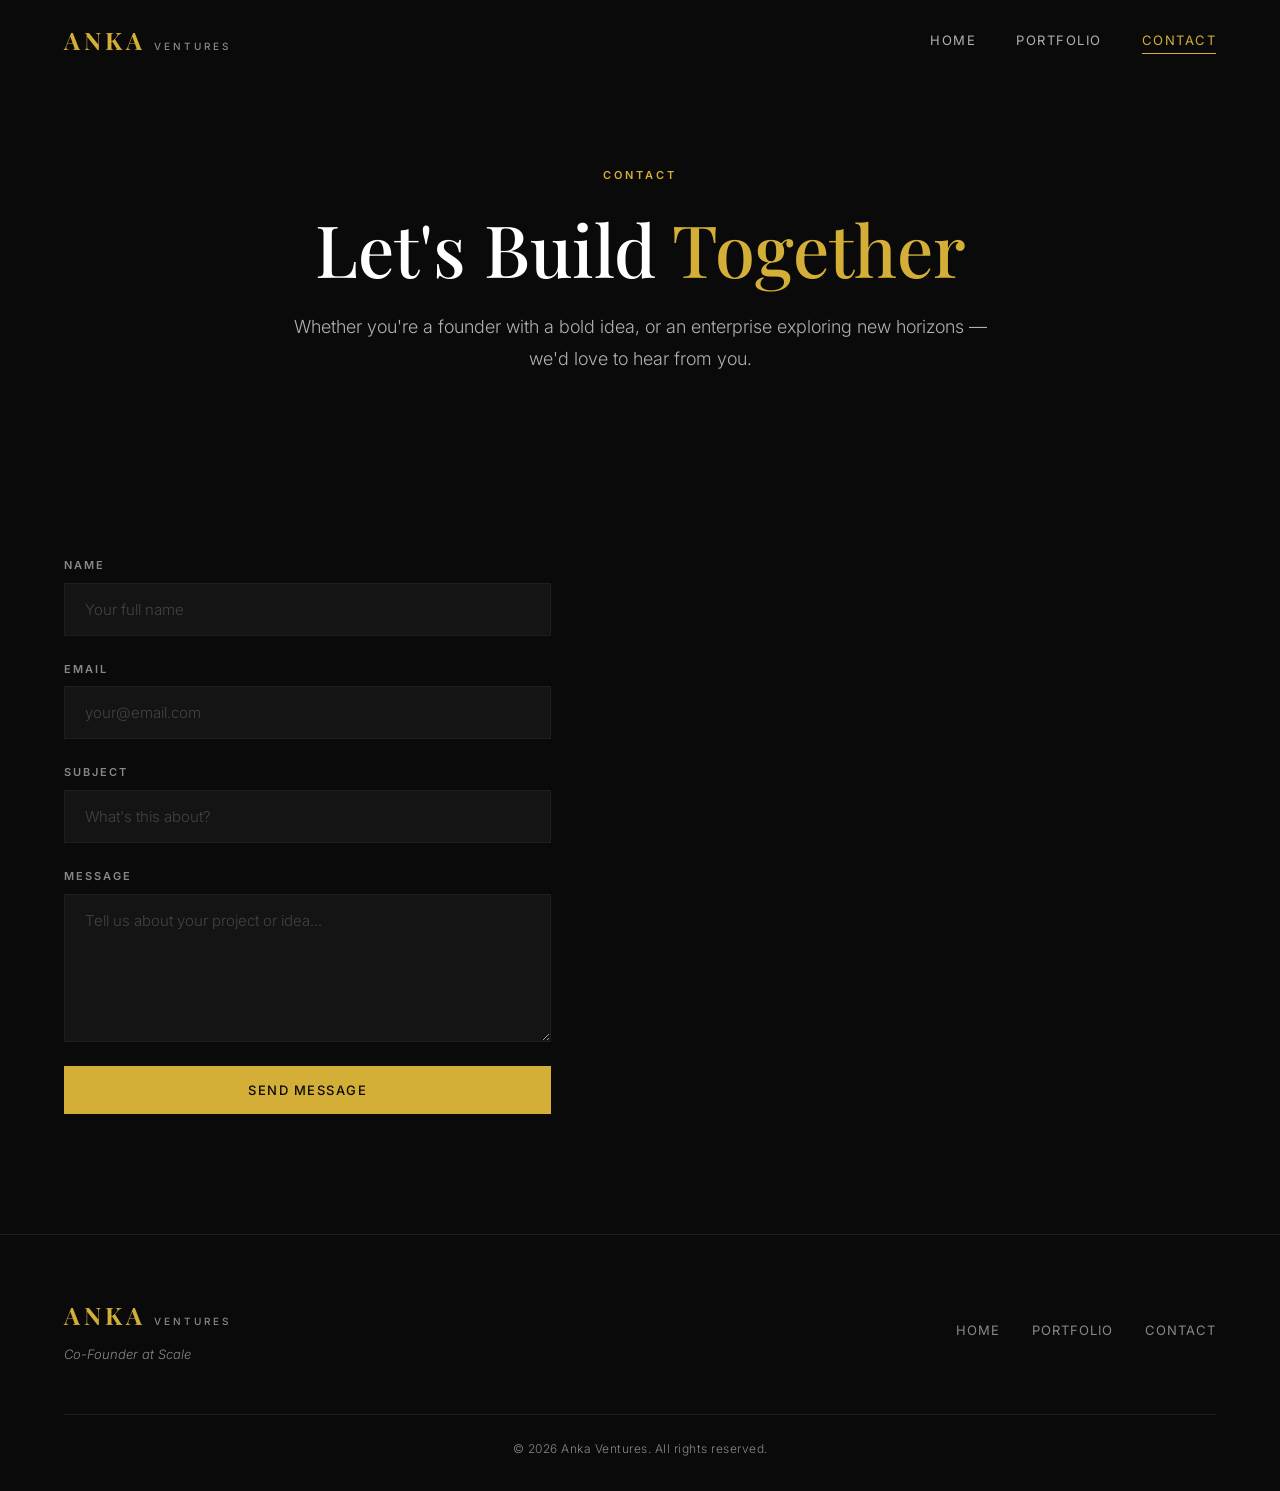
==== commit fde319d3: "Contact: remove info sidebar, form only" ====
--- a/contact.html
+++ b/contact.html
@@ -47,27 +47,6 @@
     <section class="section contact-section">
         <div class="container">
             <div class="contact-grid">
-                <!-- Contact Info -->
-                <div class="contact-info reveal">
-                    <div class="contact-info-block">
-                        <h3>Get in Touch</h3>
-                        <p>We respond to every inquiry. Reach out and let's explore what we can build together.</p>
-                    </div>
-                    <div class="contact-info-block">
-                        <span class="contact-info-label">Email</span>
-                        <span class="contact-info-value">Use the form below</span>
-                    </div>
-                    <div class="contact-info-block">
-                        <span class="contact-info-label">Location</span>
-                        
-                    </div>
-                    <div class="contact-decoration">
-                        <div class="contact-decoration-line"></div>
-                        <span class="gold-text">Anka Ventures</span>
-                        <div class="contact-decoration-line"></div>
-                    </div>
-                </div>
-
                 <!-- Contact Form -->
                 <form class="contact-form reveal delay-1" action="https://api.web3forms.com/submit" method="POST">
                     <input type="hidden" name="access_key" value="34e513e4-bdf6-4af9-bc8f-abe43ce91492">
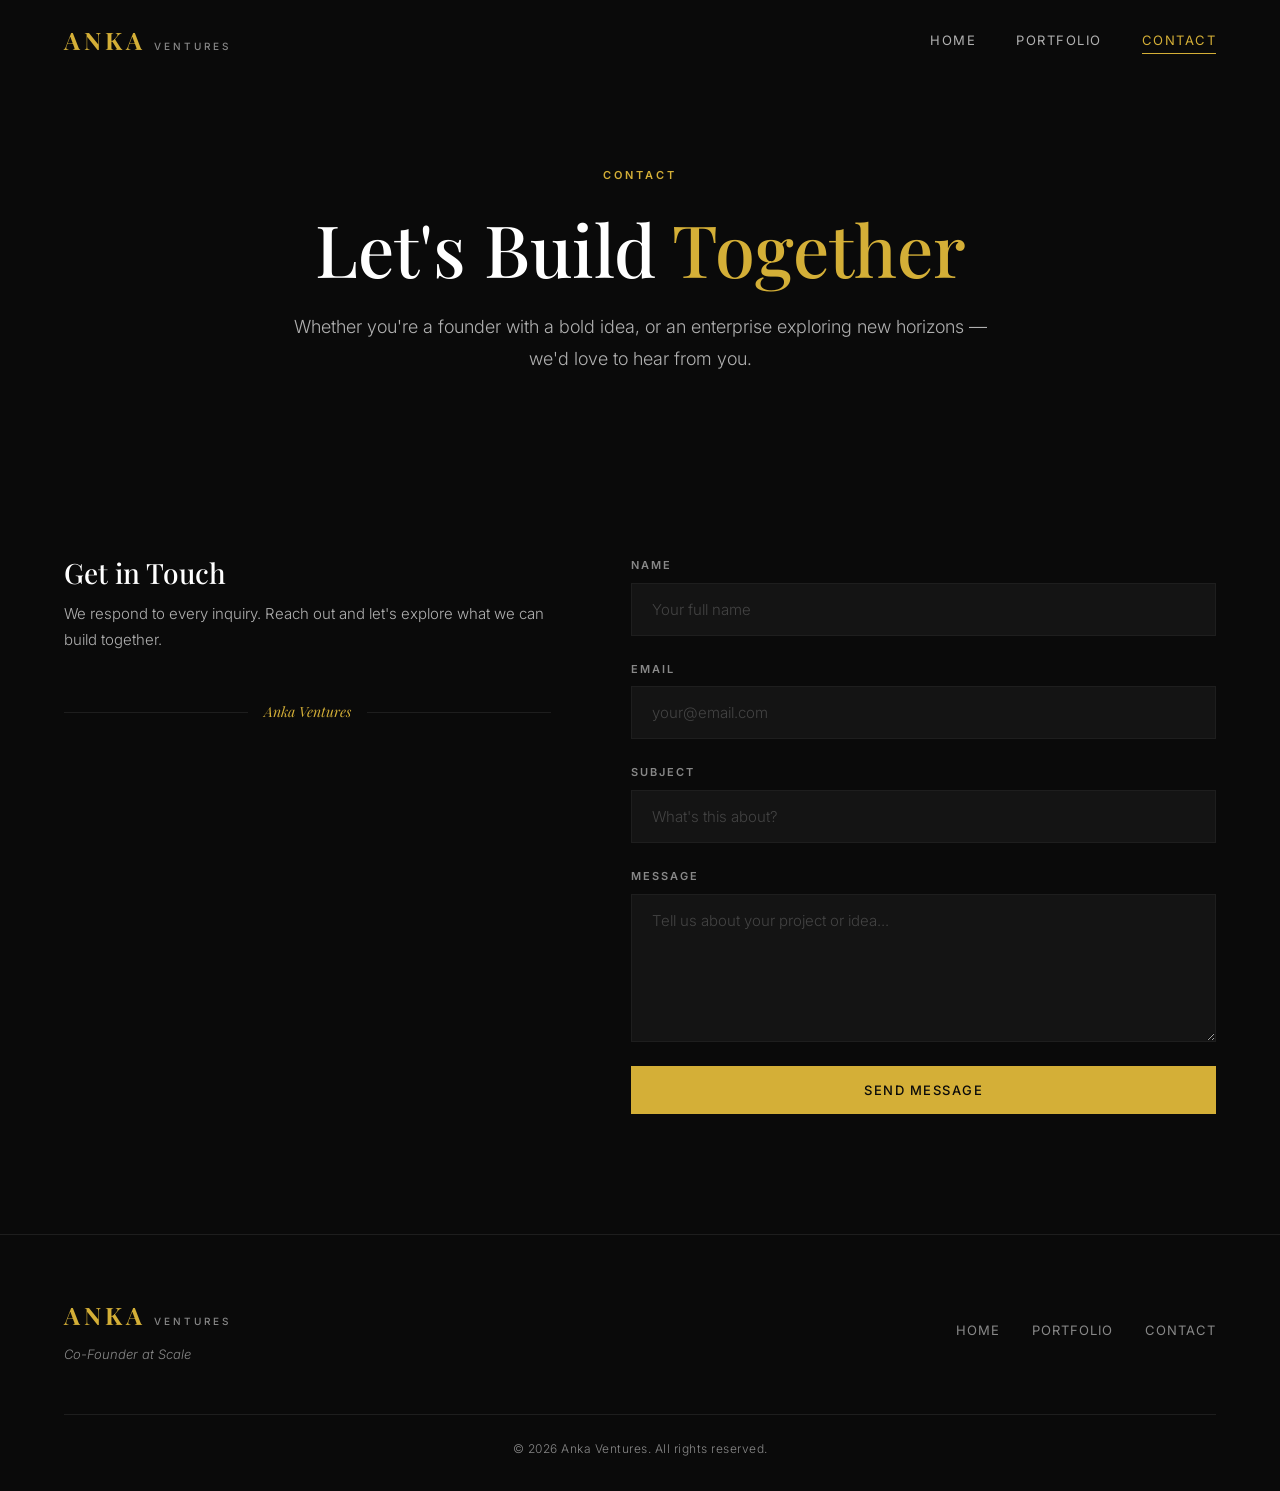
==== commit 02e22f34: "Restore Get in Touch text, keep email/location removed" ====
--- a/contact.html
+++ b/contact.html
@@ -47,6 +47,19 @@
     <section class="section contact-section">
         <div class="container">
             <div class="contact-grid">
+                <!-- Contact Info -->
+                <div class="contact-info reveal">
+                    <div class="contact-info-block">
+                        <h3>Get in Touch</h3>
+                        <p>We respond to every inquiry. Reach out and let's explore what we can build together.</p>
+                    </div>
+                    <div class="contact-decoration">
+                        <div class="contact-decoration-line"></div>
+                        <span class="gold-text">Anka Ventures</span>
+                        <div class="contact-decoration-line"></div>
+                    </div>
+                </div>
+
                 <!-- Contact Form -->
                 <form class="contact-form reveal delay-1" action="https://api.web3forms.com/submit" method="POST">
                     <input type="hidden" name="access_key" value="34e513e4-bdf6-4af9-bc8f-abe43ce91492">
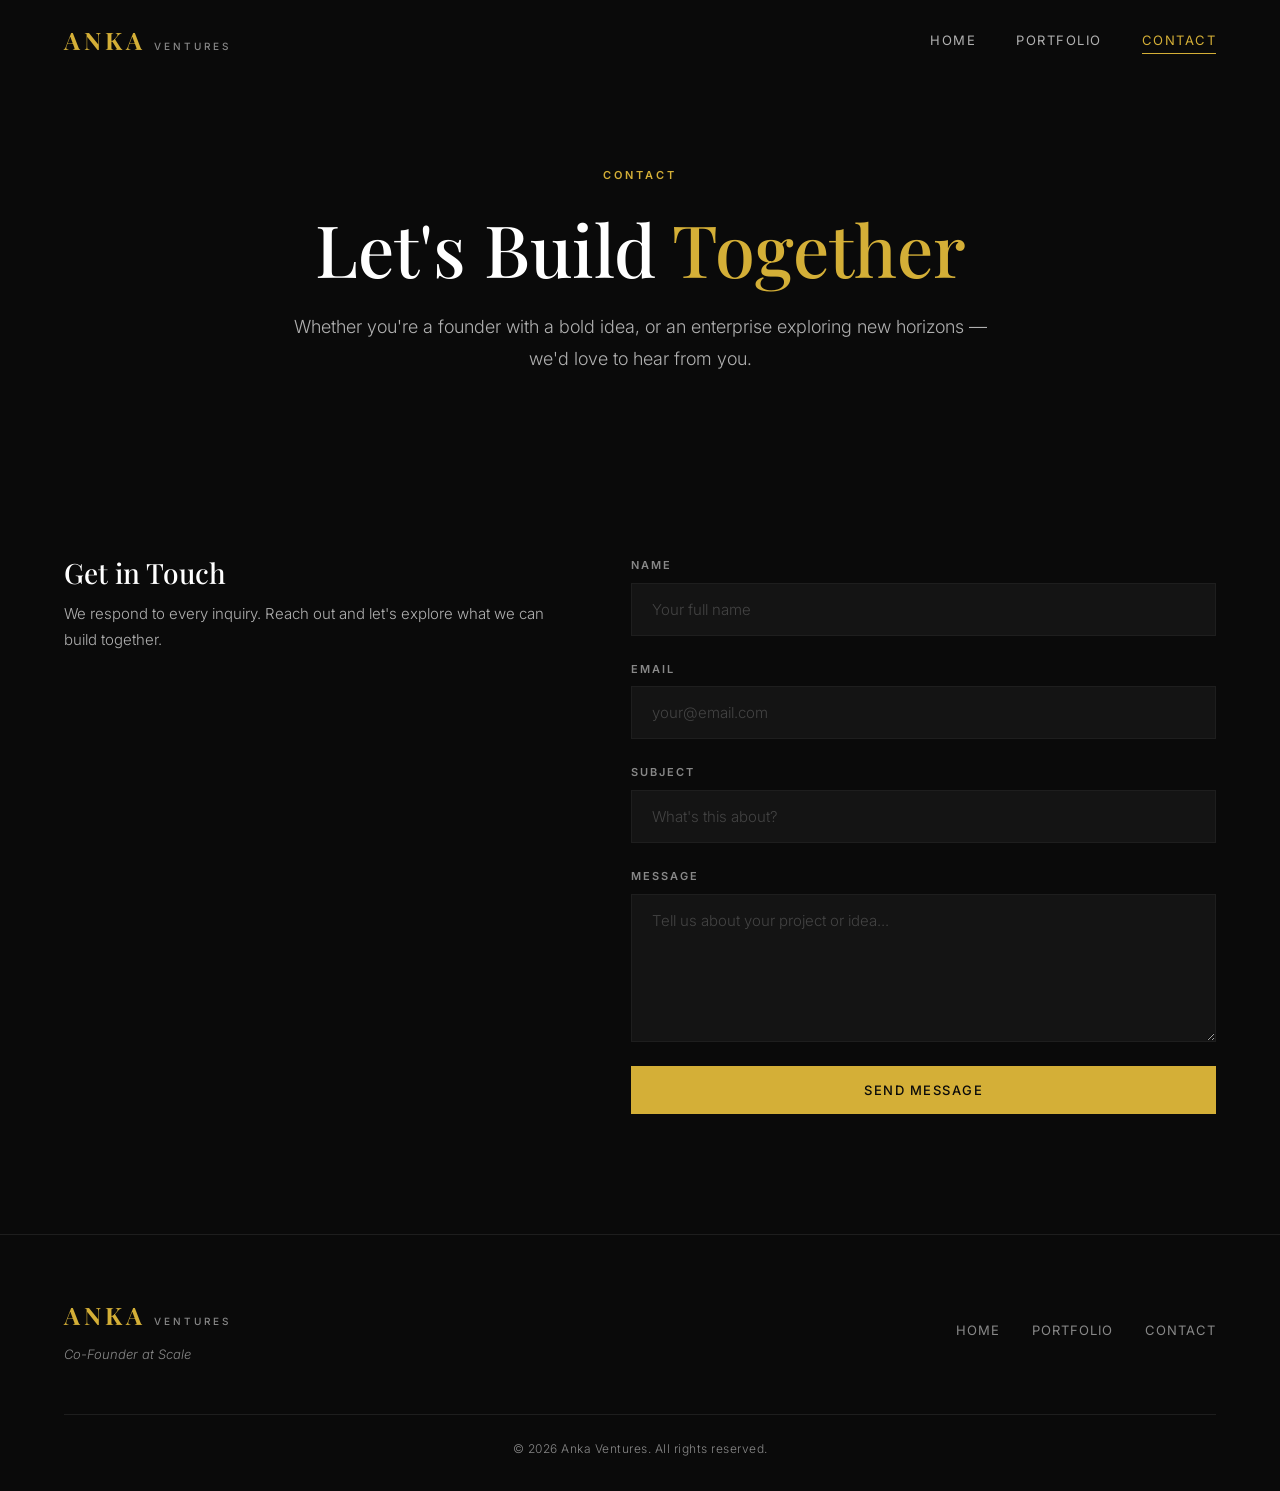
==== commit 3b605182: "Remove Anka Ventures decoration from contact" ====
--- a/contact.html
+++ b/contact.html
@@ -53,11 +53,7 @@
                         <h3>Get in Touch</h3>
                         <p>We respond to every inquiry. Reach out and let's explore what we can build together.</p>
                     </div>
-                    <div class="contact-decoration">
-                        <div class="contact-decoration-line"></div>
-                        <span class="gold-text">Anka Ventures</span>
-                        <div class="contact-decoration-line"></div>
-                    </div>
+
                 </div>
 
                 <!-- Contact Form -->
